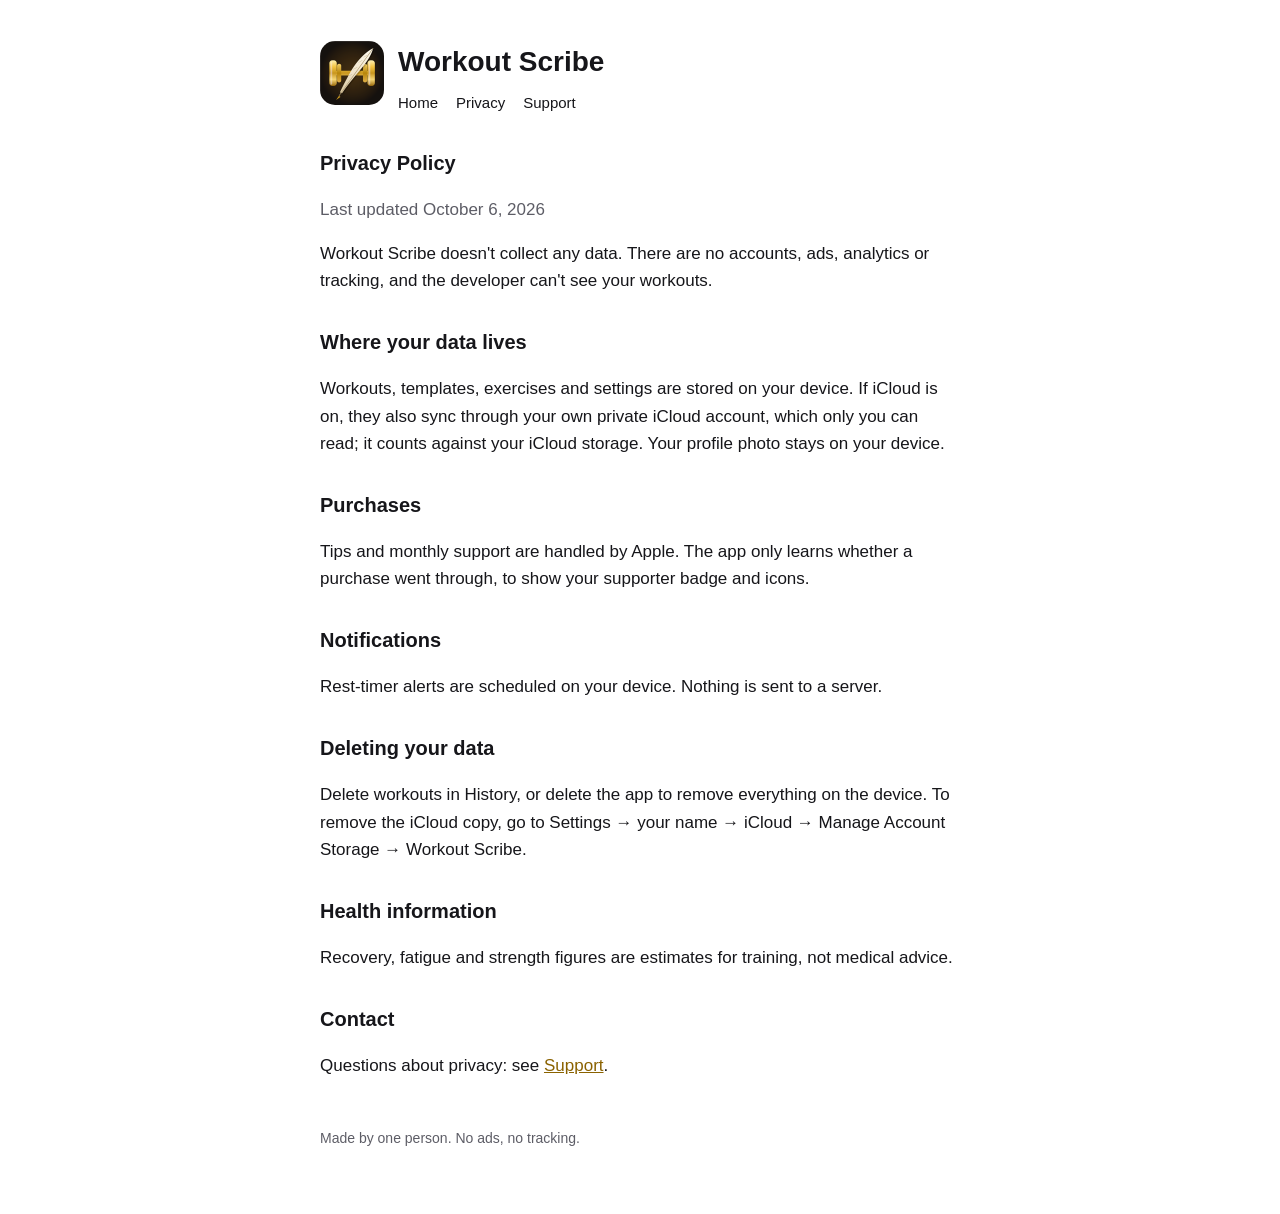
==== privacy.html @ 54da890a "Workout Scribe privacy policy and support pages" ====
<!doctype html>
<html lang="en">
<head>
<meta charset="utf-8">
<meta name="viewport" content="width=device-width, initial-scale=1">
<title>Workout Scribe Privacy Policy</title>
<meta name="description" content="Workout Scribe collects no data.">
<link rel="icon" href="icon.png">
<link rel="stylesheet" href="style.css">
</head>
<body>
<main>
<header>
  <a href="./"><img src="icon.png" alt=""></a>
  <div>
    <h1><a href="./">Workout Scribe</a></h1>
    <nav><a href="./">Home</a><a href="privacy.html">Privacy</a><a href="support.html">Support</a></nav>
  </div>
</header>
<h2>Privacy Policy</h2>
<p class="muted">Last updated October 6, 2026</p>
<p>Workout Scribe doesn't collect any data. There are no accounts, ads, analytics or tracking, and the developer can't see your workouts.</p>
<h2>Where your data lives</h2>
<p>Workouts, templates, exercises and settings are stored on your device. If iCloud is on, they also sync through your own private iCloud account, which only you can read; it counts against your iCloud storage. Your profile photo stays on your device.</p>
<h2>Purchases</h2>
<p>Tips and monthly support are handled by Apple. The app only learns whether a purchase went through, to show your supporter badge and icons.</p>
<h2>Notifications</h2>
<p>Rest-timer alerts are scheduled on your device. Nothing is sent to a server.</p>
<h2>Deleting your data</h2>
<p>Delete workouts in History, or delete the app to remove everything on the device. To remove the iCloud copy, go to Settings → your name → iCloud → Manage Account Storage → Workout Scribe.</p>
<h2>Health information</h2>
<p>Recovery, fatigue and strength figures are estimates for training, not medical advice.</p>
<h2>Contact</h2>
<p>Questions about privacy: see <a href="support.html">Support</a>.</p>
<footer>Made by one person. No ads, no tracking.</footer>
</main>
</body>
</html>
---- style.css ----
:root { --bg: #ffffff; --text: #16161a; --muted: #5d5d66; --card: #f4f4f2; --accent: #8a6200; --line: #e2e2de; }
@media (prefers-color-scheme: dark) {
  :root { --bg: #0b0b0c; --text: #f5f5f4; --muted: #a1a1aa; --card: #18181b; --accent: #e8b84a; --line: #2a2a2e; }
}
* { box-sizing: border-box; }
body { margin: 0; background: var(--bg); color: var(--text); font: 17px/1.6 -apple-system, BlinkMacSystemFont, "Segoe UI", Roboto, sans-serif; }
main { max-width: 680px; margin: 0 auto; padding: 40px 20px 64px; }
header { display: flex; align-items: center; gap: 14px; margin-bottom: 28px; }
header img { width: 64px; height: 64px; border-radius: 15px; }
header a { color: inherit; text-decoration: none; }
h1 { font-size: 28px; margin: 0; }
h2 { font-size: 20px; margin: 32px 0 8px; }
p, li { color: var(--text); }
.muted { color: var(--muted); }
a { color: var(--accent); }
nav { display: flex; gap: 18px; margin: 6px 0 0; font-size: 15px; }
.card { background: var(--card); border: 1px solid var(--line); border-radius: 14px; padding: 18px 20px; margin: 16px 0; }
footer { margin-top: 48px; font-size: 14px; color: var(--muted); }
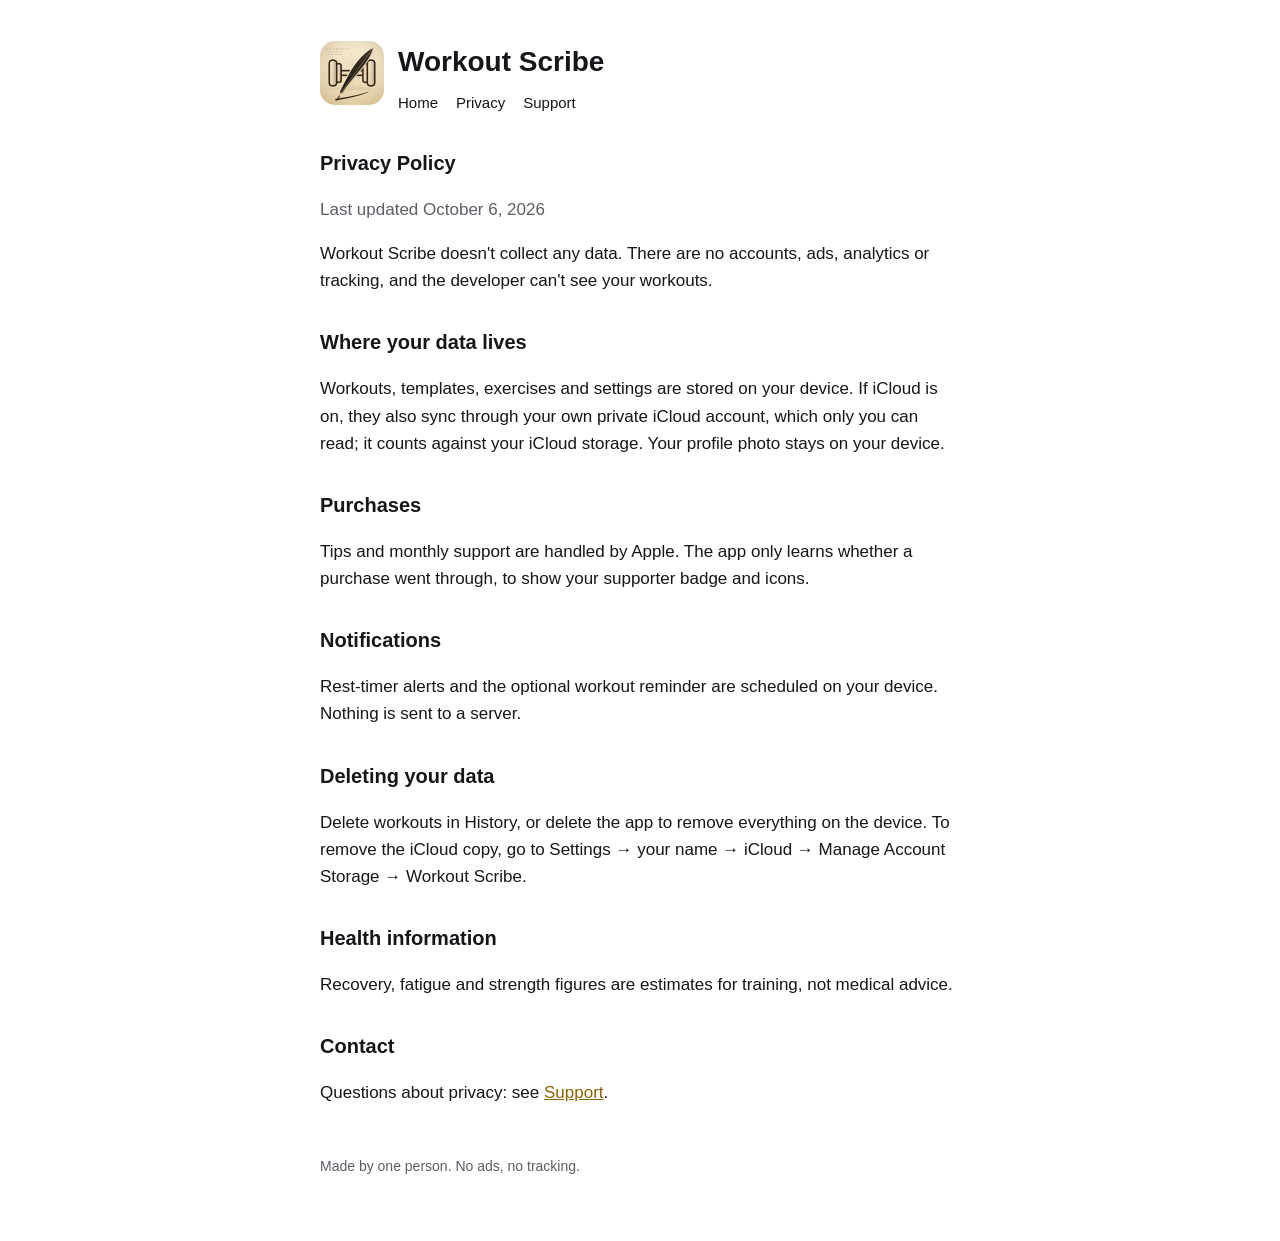
==== commit 1654e245: "Ready for the App Store: drop TestFlight wording, gold beats your best, reminder in privacy" ====
--- a/privacy.html
+++ b/privacy.html
@@ -25,7 +25,7 @@
 <h2>Purchases</h2>
 <p>Tips and monthly support are handled by Apple. The app only learns whether a purchase went through, to show your supporter badge and icons.</p>
 <h2>Notifications</h2>
-<p>Rest-timer alerts are scheduled on your device. Nothing is sent to a server.</p>
+<p>Rest-timer alerts and the optional workout reminder are scheduled on your device. Nothing is sent to a server.</p>
 <h2>Deleting your data</h2>
 <p>Delete workouts in History, or delete the app to remove everything on the device. To remove the iCloud copy, go to Settings → your name → iCloud → Manage Account Storage → Workout Scribe.</p>
 <h2>Health information</h2>
